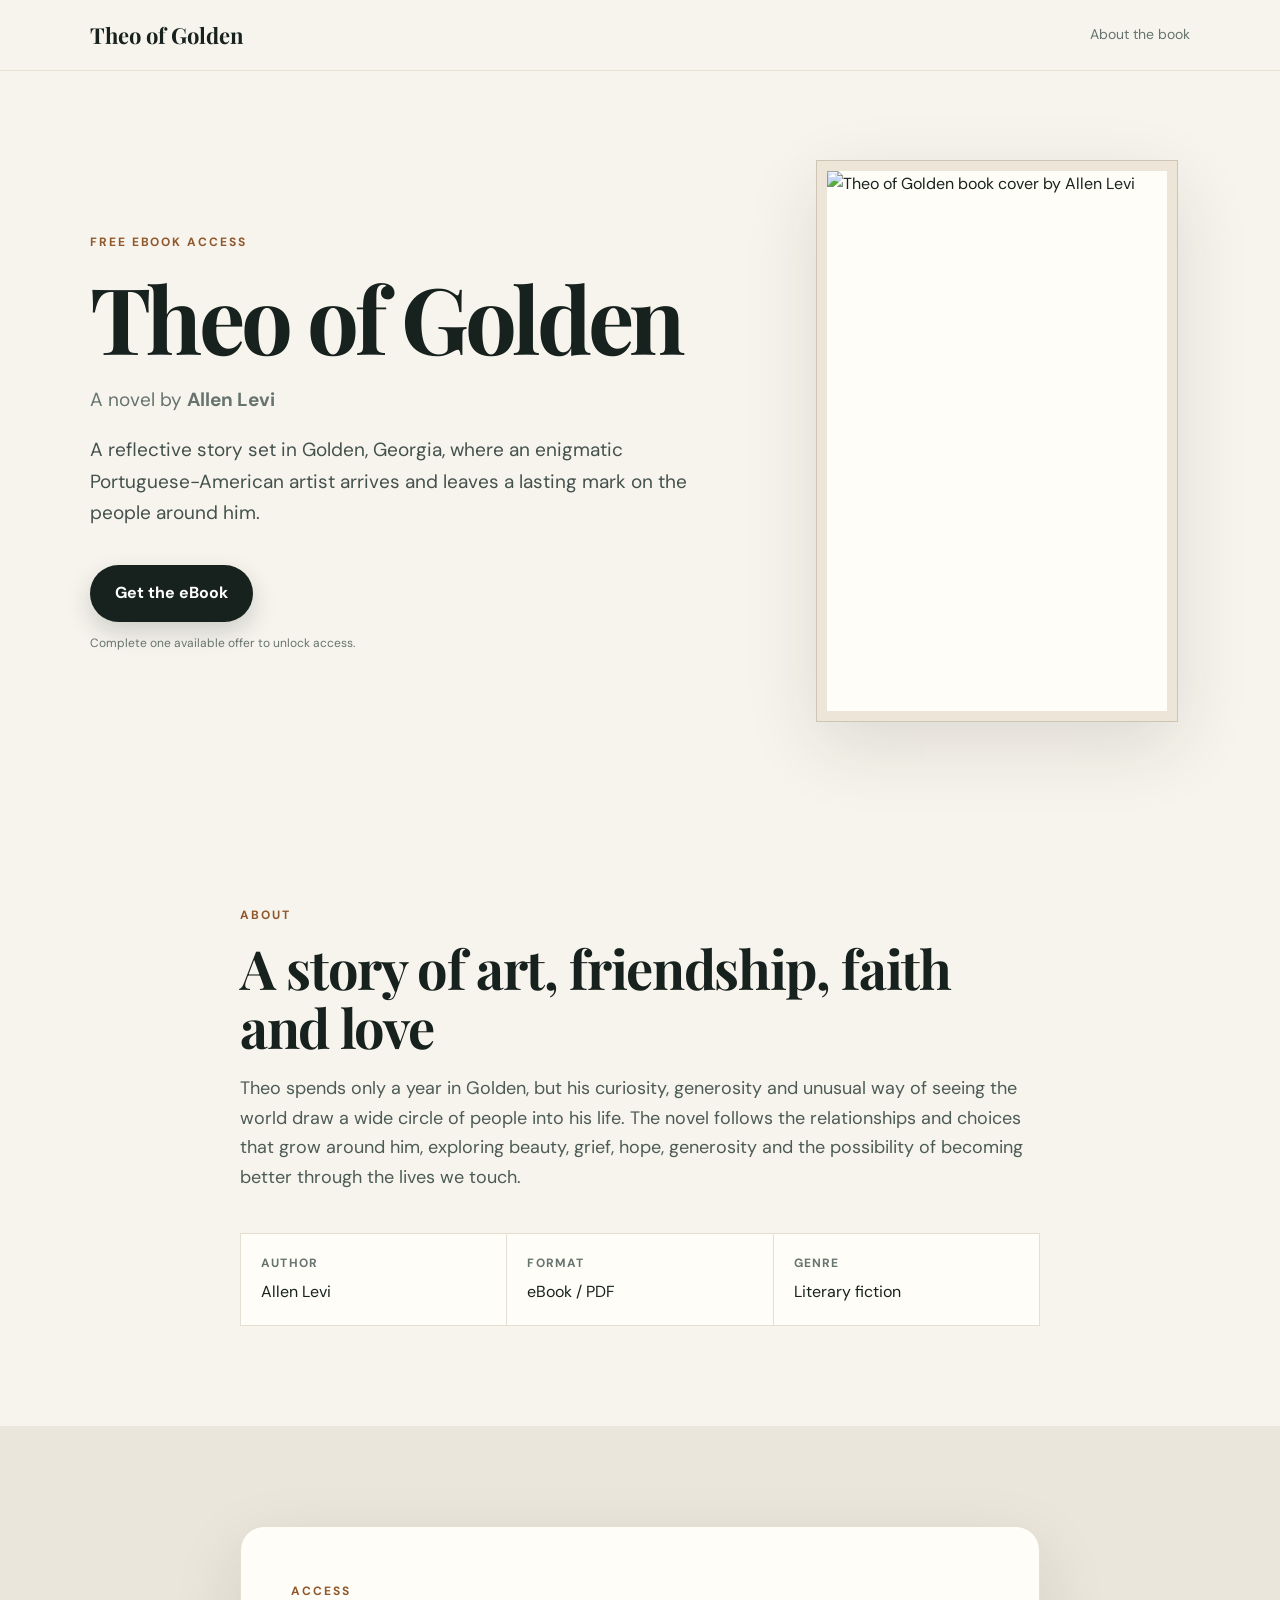
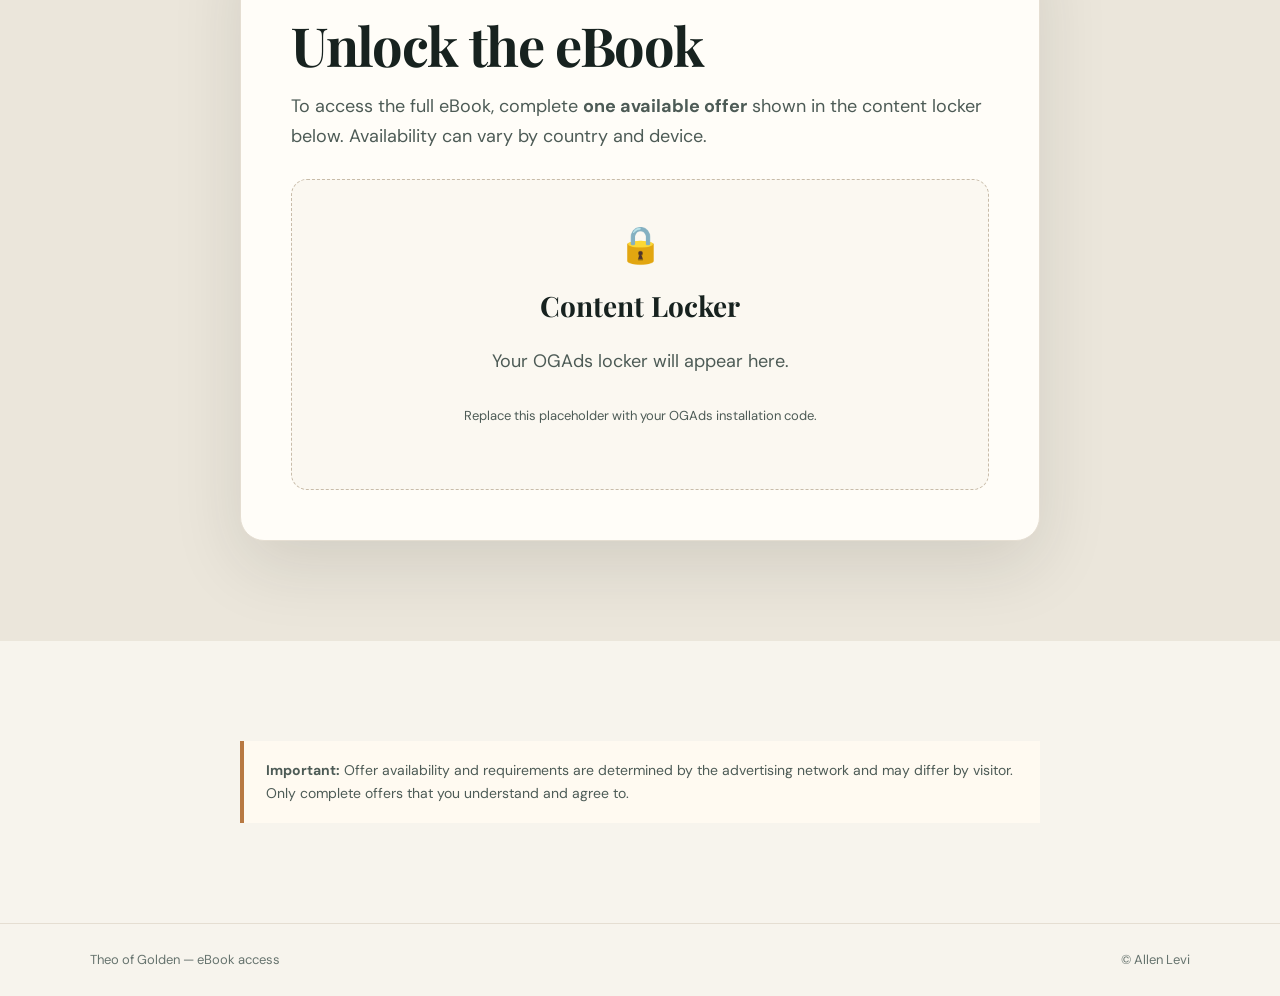
==== index.html @ 86d463b0 "Add files via upload" ====
<!doctype html>
<html lang="en">
<head>
  <meta charset="utf-8">
  <meta name="viewport" content="width=device-width, initial-scale=1">
  <meta name="description" content="Theo of Golden by Allen Levi — discover a thoughtful novel about art, friendship, faith, love, and the unexpected ways one life can change a community.">
  <title>Theo of Golden — eBook</title>
  <link rel="preconnect" href="https://fonts.googleapis.com">
  <link rel="preconnect" href="https://fonts.gstatic.com" crossorigin>
  <link href="https://fonts.googleapis.com/css2?family=DM+Sans:wght@400;500;600;700&family=Playfair+Display:wght@600;700&display=swap" rel="stylesheet">
  <link rel="stylesheet" href="style.css">
</head>
<body>
  <header class="nav">
    <div class="wrap nav-inner">
      <a class="brand" href="#top">Theo of Golden</a>
      <a class="nav-link" href="#about">About the book</a>
    </div>
  </header>

  <main id="top">
    <section class="hero wrap">
      <div class="hero-copy">
        <span class="eyebrow">FREE EBOOK ACCESS</span>
        <h1>Theo of Golden</h1>
        <p class="author">A novel by <strong>Allen Levi</strong></p>
        <p class="lead">
          A reflective story set in Golden, Georgia, where an enigmatic Portuguese-American
          artist arrives and leaves a lasting mark on the people around him.
        </p>
        <a class="cta" href="#unlock">Get the eBook</a>
        <p class="micro">Complete one available offer to unlock access.</p>
      </div>

      <div class="book-card" aria-label="Book information">
        <img
          class="book-cover-image"
          src="images/theo-of-golden-cover.jpg"
          alt="Theo of Golden book cover by Allen Levi"
        >
      </div>
    </section>

    <section id="about" class="section">
      <div class="wrap narrow">
        <span class="eyebrow">ABOUT</span>
        <h2>A story of art, friendship, faith and love</h2>
        <p>
          Theo spends only a year in Golden, but his curiosity, generosity and unusual way
          of seeing the world draw a wide circle of people into his life. The novel follows
          the relationships and choices that grow around him, exploring beauty, grief,
          hope, generosity and the possibility of becoming better through the lives we touch.
        </p>
        <div class="facts">
          <div><strong>Author</strong><span>Allen Levi</span></div>
          <div><strong>Format</strong><span>eBook / PDF</span></div>
          <div><strong>Genre</strong><span>Literary fiction</span></div>
        </div>
      </div>
    </section>

    <section id="unlock" class="unlock section">
      <div class="wrap narrow">
        <div class="locker-box">
          <span class="eyebrow">ACCESS</span>
          <h2>Unlock the eBook</h2>
          <p>
            To access the full eBook, complete <strong>one available offer</strong> shown
            in the content locker below. Availability can vary by country and device.
          </p>

          <div id="ogads-locker" class="locker-slot">
            <!--
              OGADS INTEGRATION:
              Paste the Content Locker installation code supplied by OGAds here.

              Do NOT claim that a specific brand, prize, app or reward is guaranteed.
              The wording above intentionally says "one available offer".
            -->
            <div class="locker-placeholder">
              <div class="lock-icon">🔒</div>
              <h3>Content Locker</h3>
              <p>Your OGAds locker will appear here.</p>
              <p class="small">Replace this placeholder with your OGAds installation code.</p>
            </div>
          </div>
        </div>
      </div>
    </section>

    <section class="section trust">
      <div class="wrap narrow">
        <div class="notice">
          <strong>Important:</strong> Offer availability and requirements are determined by
          the advertising network and may differ by visitor. Only complete offers that you
          understand and agree to.
        </div>
      </div>
    </section>
  </main>

  <footer>
    <div class="wrap footer-inner">
      <span>Theo of Golden — eBook access</span>
      <span>© Allen Levi</span>
    </div>
  </footer>
</body>
</html>
---- style.css ----
:root{
  --ink:#17221f;
  --muted:#66736e;
  --paper:#f7f4ed;
  --card:#fffdf8;
  --accent:#b87942;
  --accent-dark:#8f572b;
  --line:#e5ded2;
  --shadow:0 24px 70px rgba(34,31,25,.12);
}
*{box-sizing:border-box}
html{scroll-behavior:smooth}
body{
  margin:0;
  color:var(--ink);
  background:var(--paper);
  font-family:"DM Sans",system-ui,sans-serif;
  line-height:1.65;
}
.wrap{width:min(1100px,calc(100% - 40px));margin:auto}
.nav{
  position:sticky;top:0;z-index:10;
  background:rgba(247,244,237,.92);
  backdrop-filter:blur(12px);
  border-bottom:1px solid rgba(229,222,210,.85);
}
.nav-inner{height:70px;display:flex;align-items:center;justify-content:space-between}
.brand{
  color:var(--ink);text-decoration:none;font-family:"Playfair Display",serif;
  font-size:22px;font-weight:700;
}
.nav-link{color:var(--muted);text-decoration:none;font-size:14px}
.hero{
  min-height:650px;
  display:grid;grid-template-columns:1.25fr .75fr;
  gap:70px;align-items:center;padding:90px 0 80px;
}
.eyebrow{
  display:inline-block;font-size:12px;letter-spacing:.16em;font-weight:700;
  color:var(--accent-dark);margin-bottom:14px;
}
h1,h2{font-family:"Playfair Display",Georgia,serif;line-height:1.08;margin:0}
h1{font-size:clamp(54px,8vw,92px);letter-spacing:-.04em}
h2{font-size:clamp(34px,5vw,54px);letter-spacing:-.025em}
.author{font-size:19px;color:var(--muted);margin:18px 0}
.lead{font-size:19px;max-width:650px;color:#44514d}
.cta{
  display:inline-block;margin-top:18px;padding:15px 25px;border-radius:999px;
  color:white;background:var(--ink);text-decoration:none;font-weight:700;
  box-shadow:0 10px 25px rgba(23,34,31,.18);
}
.cta:hover{background:#2a3a35}
.micro{font-size:12px;color:var(--muted);margin:12px 0 0}
.book-card{display:flex;justify-content:center}
.book-cover-image{
  display:block;
  width:min(360px,78vw);
  aspect-ratio:579/900;
  height:auto;
  object-fit:cover;
  box-shadow:var(--shadow);
  border:10px solid #ece5d8;
  outline:1px solid #cfc4b3;
  background:#fffdf8;
}
.section{padding:100px 0}
.narrow{width:min(800px,calc(100% - 40px))}
.section p{font-size:18px;color:#4d5b56}
.facts{
  display:grid;grid-template-columns:repeat(3,1fr);gap:1px;
  background:var(--line);border:1px solid var(--line);margin-top:40px;
}
.facts div{background:var(--card);padding:20px}
.facts strong,.facts span{display:block}
.facts strong{font-size:12px;text-transform:uppercase;letter-spacing:.1em;color:var(--muted);margin-bottom:5px}
.unlock{background:#ebe6db}
.locker-box{
  background:var(--card);padding:50px;border:1px solid var(--line);
  box-shadow:var(--shadow);border-radius:24px;
}
.locker-box p{margin-bottom:28px}
.locker-slot{
  min-height:300px;border:1px dashed #c8bca9;border-radius:16px;
  display:flex;align-items:center;justify-content:center;background:#fbf8f1;
}
.locker-placeholder{text-align:center;padding:35px;color:var(--muted)}
.lock-icon{font-size:36px}
.locker-placeholder h3{margin:8px 0;color:var(--ink);font-family:"Playfair Display",serif;font-size:28px}
.small{font-size:13px!important}
.notice{
  border-left:4px solid var(--accent);padding:18px 22px;background:#fffaf1;
  color:#4d5b56;font-size:14px;
}
footer{border-top:1px solid var(--line);padding:25px 0}
.footer-inner{display:flex;justify-content:space-between;gap:20px;color:var(--muted);font-size:13px}
@media(max-width:760px){
  .nav-link{display:none}
  .hero{grid-template-columns:1fr;gap:35px;padding:60px 0}
  .book-card{order:-1}
  .book-cover-image{width:230px}
  .cover-title{font-size:32px}
  .facts{grid-template-columns:1fr}
  .locker-box{padding:28px 20px}
  .footer-inner{flex-direction:column}
}
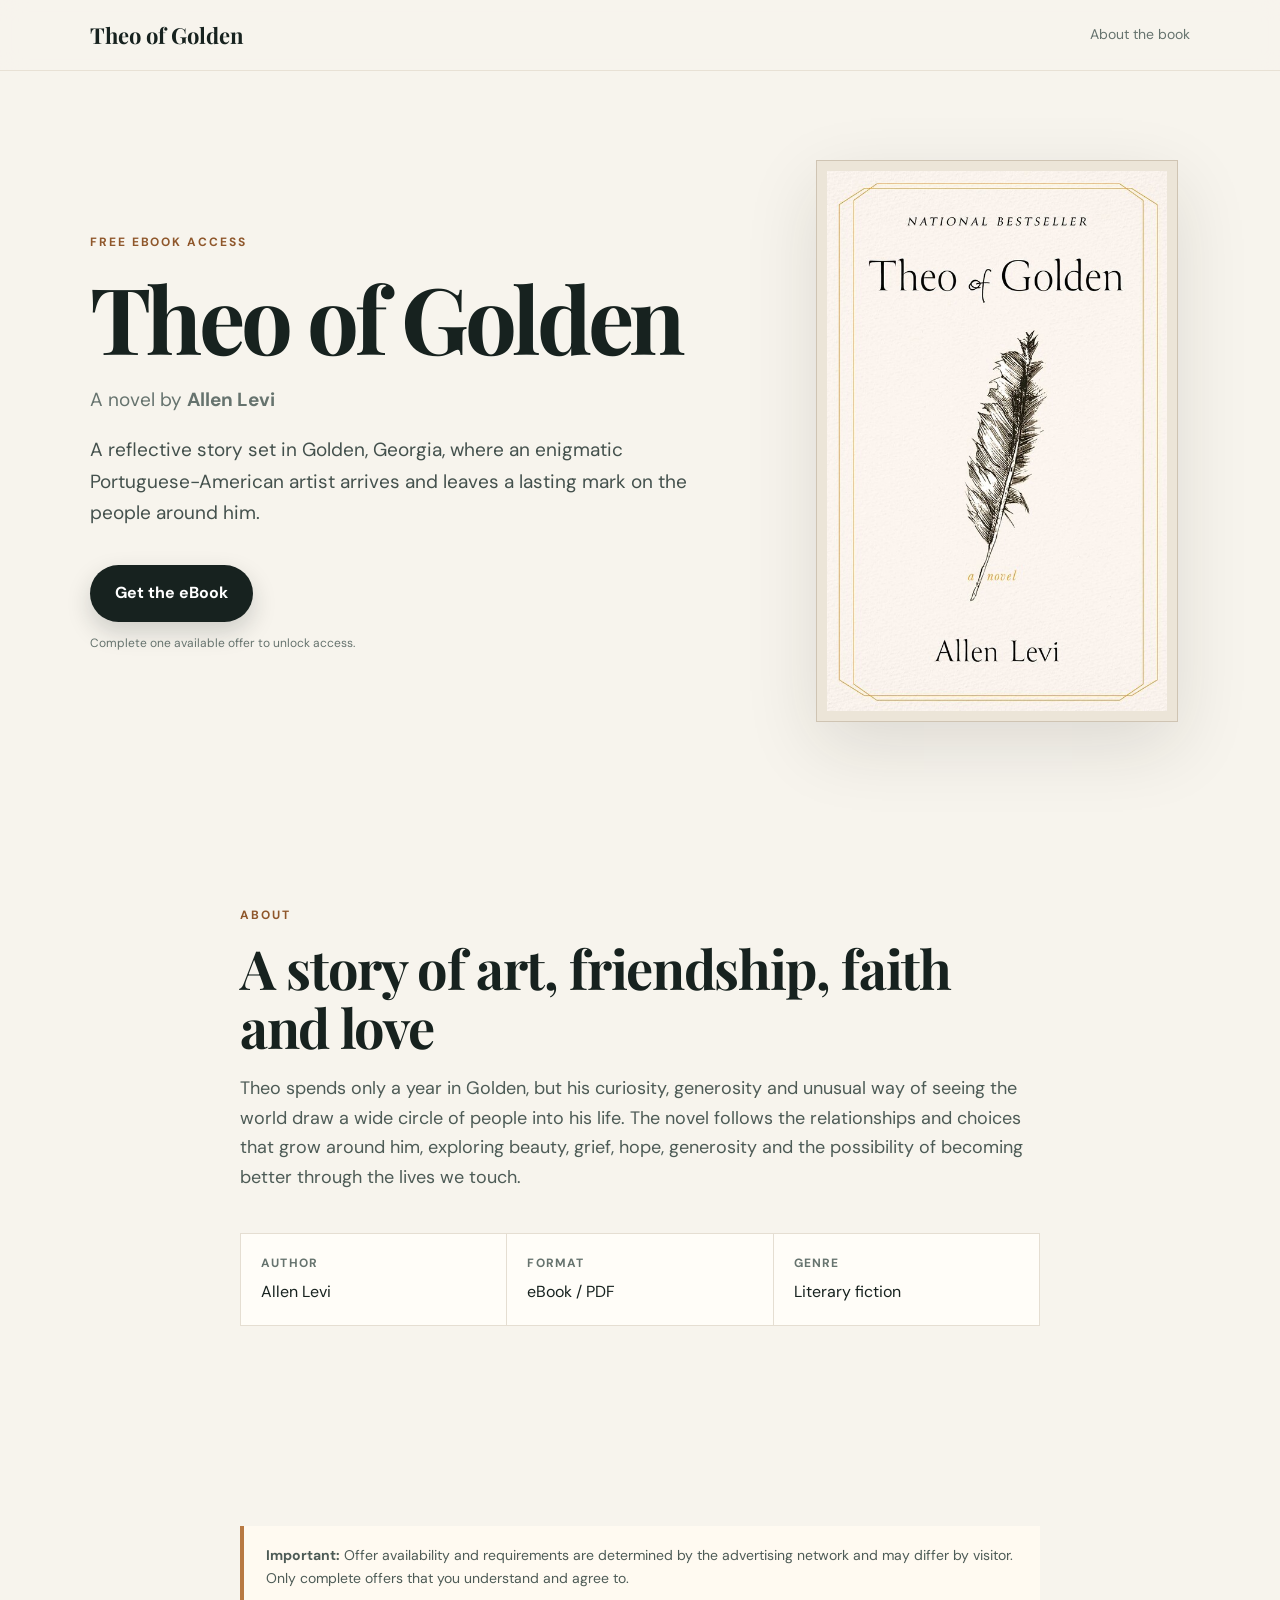
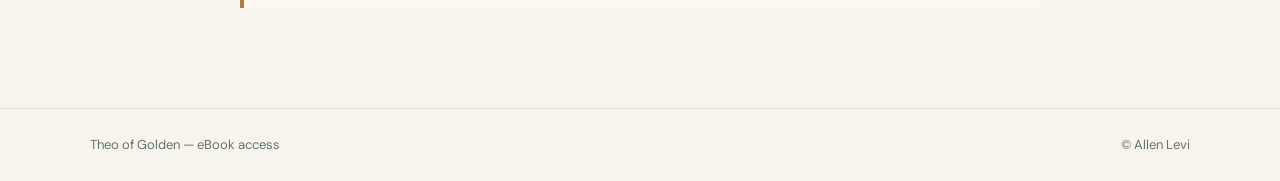
==== commit a0c0cc13: "Add files via upload" ====
--- a/index.html
+++ b/index.html
@@ -5,12 +5,16 @@
   <meta name="viewport" content="width=device-width, initial-scale=1">
   <meta name="description" content="Theo of Golden by Allen Levi — discover a thoughtful novel about art, friendship, faith, love, and the unexpected ways one life can change a community.">
   <title>Theo of Golden — eBook</title>
+
   <link rel="preconnect" href="https://fonts.googleapis.com">
   <link rel="preconnect" href="https://fonts.gstatic.com" crossorigin>
   <link href="https://fonts.googleapis.com/css2?family=DM+Sans:wght@400;500;600;700&family=Playfair+Display:wght@600;700&display=swap" rel="stylesheet">
+
   <link rel="stylesheet" href="style.css">
 </head>
+
 <body>
+
   <header class="nav">
     <div class="wrap nav-inner">
       <a class="brand" href="#top">Theo of Golden</a>
@@ -19,91 +23,136 @@
   </header>
 
   <main id="top">
+
+    <!-- HERO -->
     <section class="hero wrap">
+
       <div class="hero-copy">
+
         <span class="eyebrow">FREE EBOOK ACCESS</span>
+
         <h1>Theo of Golden</h1>
-        <p class="author">A novel by <strong>Allen Levi</strong></p>
+
+        <p class="author">
+          A novel by <strong>Allen Levi</strong>
+        </p>
+
         <p class="lead">
-          A reflective story set in Golden, Georgia, where an enigmatic Portuguese-American
-          artist arrives and leaves a lasting mark on the people around him.
+          A reflective story set in Golden, Georgia, where an enigmatic
+          Portuguese-American artist arrives and leaves a lasting mark
+          on the people around him.
         </p>
-        <a class="cta" href="#unlock">Get the eBook</a>
-        <p class="micro">Complete one available offer to unlock access.</p>
+
+        <!-- OGADS LOCKER LINK -->
+        <a
+          class="cta"
+          href="https://appsave.online/cl/i/9v2vxr"
+        >
+          Get the eBook
+        </a>
+
+        <p class="micro">
+          Complete one available offer to unlock access.
+        </p>
+
       </div>
 
+
+      <!-- BOOK COVER -->
       <div class="book-card" aria-label="Book information">
+
         <img
           class="book-cover-image"
           src="images/theo-of-golden-cover.jpg"
           alt="Theo of Golden book cover by Allen Levi"
         >
+
       </div>
+
     </section>
 
+
+    <!-- ABOUT -->
     <section id="about" class="section">
+
       <div class="wrap narrow">
+
         <span class="eyebrow">ABOUT</span>
-        <h2>A story of art, friendship, faith and love</h2>
+
+        <h2>
+          A story of art, friendship, faith and love
+        </h2>
+
         <p>
-          Theo spends only a year in Golden, but his curiosity, generosity and unusual way
-          of seeing the world draw a wide circle of people into his life. The novel follows
-          the relationships and choices that grow around him, exploring beauty, grief,
-          hope, generosity and the possibility of becoming better through the lives we touch.
+          Theo spends only a year in Golden, but his curiosity,
+          generosity and unusual way of seeing the world draw a wide
+          circle of people into his life. The novel follows the
+          relationships and choices that grow around him, exploring
+          beauty, grief, hope, generosity and the possibility of
+          becoming better through the lives we touch.
         </p>
+
         <div class="facts">
-          <div><strong>Author</strong><span>Allen Levi</span></div>
-          <div><strong>Format</strong><span>eBook / PDF</span></div>
-          <div><strong>Genre</strong><span>Literary fiction</span></div>
+
+          <div>
+            <strong>Author</strong>
+            <span>Allen Levi</span>
+          </div>
+
+          <div>
+            <strong>Format</strong>
+            <span>eBook / PDF</span>
+          </div>
+
+          <div>
+            <strong>Genre</strong>
+            <span>Literary fiction</span>
+          </div>
+
         </div>
+
       </div>
+
     </section>
 
-    <section id="unlock" class="unlock section">
+
+    <!-- ACCESS INFORMATION -->
+    <section class="section trust">
+
       <div class="wrap narrow">
-        <div class="locker-box">
-          <span class="eyebrow">ACCESS</span>
-          <h2>Unlock the eBook</h2>
-          <p>
-            To access the full eBook, complete <strong>one available offer</strong> shown
-            in the content locker below. Availability can vary by country and device.
-          </p>
 
-          <div id="ogads-locker" class="locker-slot">
-            <!--
-              OGADS INTEGRATION:
-              Paste the Content Locker installation code supplied by OGAds here.
+        <div class="notice">
 
-              Do NOT claim that a specific brand, prize, app or reward is guaranteed.
-              The wording above intentionally says "one available offer".
-            -->
-            <div class="locker-placeholder">
-              <div class="lock-icon">🔒</div>
-              <h3>Content Locker</h3>
-              <p>Your OGAds locker will appear here.</p>
-              <p class="small">Replace this placeholder with your OGAds installation code.</p>
-            </div>
-          </div>
+          <strong>Important:</strong>
+          Offer availability and requirements are determined by
+          the advertising network and may differ by visitor.
+          Only complete offers that you understand and agree to.
+
         </div>
+
       </div>
+
     </section>
 
-    <section class="section trust">
-      <div class="wrap narrow">
-        <div class="notice">
-          <strong>Important:</strong> Offer availability and requirements are determined by
-          the advertising network and may differ by visitor. Only complete offers that you
-          understand and agree to.
-        </div>
-      </div>
-    </section>
   </main>
 
+
+  <!-- FOOTER -->
   <footer>
+
     <div class="wrap footer-inner">
-      <span>Theo of Golden — eBook access</span>
-      <span>© Allen Levi</span>
+
+      <span>
+        Theo of Golden — eBook access
+      </span>
+
+      <span>
+        © Allen Levi
+      </span>
+
     </div>
+
   </footer>
+
 </body>
-</html>
+</html>
